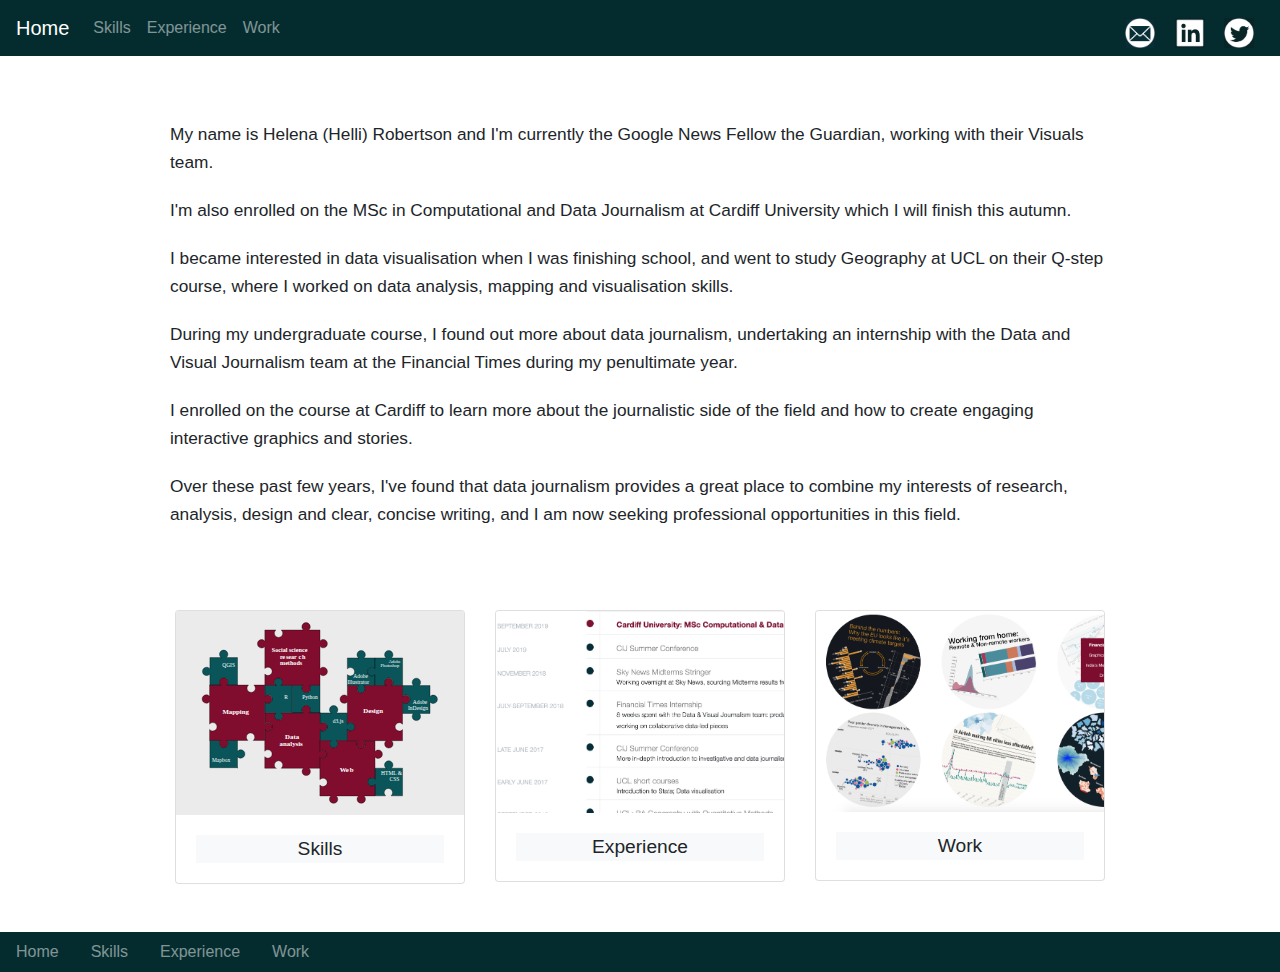
==== index.html @ 84c7cc83 "Update index.html" ====
<!DOCTYPE html>
<html lang="en">

<head>
	<meta charset="utf-8">
	<meta name="viewport" content="width=device-width" />
	<title>Home</title>
	<link rel="stylesheet" href="assets/stylesheets/main.css">
	<link rel="stylesheet" href="https://stackpath.bootstrapcdn.com/bootstrap/4.4.1/css/bootstrap.min.css"
		integrity="sha384-Vkoo8x4CGsO3+Hhxv8T/Q5PaXtkKtu6ug5TOeNV6gBiFeWPGFN9MuhOf23Q9Ifjh" crossorigin="anonymous">
</head>

<body class="site">

	<!-- HEADER -->

	<header>

		<nav class="navbar navbar-expand-lg navbar-dark" style="background-color: #042c2e;">
			<a class="navbar-brand" href="index.html">Home</a>
			<button class="navbar-toggler" type="button" data-toggle="collapse" data-target="#navbarSupportedContent"
				aria-controls="navbarSupportedContent" aria-expanded="false" aria-label="Toggle navigation">
				<span class="navbar-toggler-icon"></span>
			</button>

			<div class="collapse navbar-collapse" id="navbarSupportedContent">
				<ul class="navbar-nav mr-auto">
					<li class="nav-item">
						<a class="nav-link" href="skills.html">Skills</a>
					</li>
					<li class="nav-item">
						<a class="nav-link" href="experience.html">Experience</a>
					</li>
					<li class="nav-item">
						<a class="nav-link" href="work.html">Work</a>
					</li>

				</ul>
				<section class="social-links">
					<a href="mailto:h.robertson@icloud.com"><img src="imgs/mail.png" lat="email link"></a>
					<a href="https://www.linkedin.com/in/helena-robertson/" target="_blank"><img src="imgs/linkedin.png"
							lat="linkedin link"></a>
					<a id="twitter" href="https://twitter.com/hfrobertson11" target="_blank"><img src="imgs/twitter.png"
							alt="twitter link"></a>
				</section>
			</div>
		</nav>

	</header>

	<!-- Main page -->
	<div class="site-content container-fluid ">
		<div class="aboutme-text">
			<!-- <p>My name is Helena (Helli) Robertson and I'm currently a student on Cardiff University's MSc in
				Computational and Data Journalism.</p>
			<p>I became interested in data visualisation when I was finishing
				school, and went to study Geography at UCL on their Q-step course, where I worked on data
				analysis, mapping and visualisation skills.</p>
			<p>During my undergraduate course, I found out more about data journalism, undertaking an
				internship with the Data and Visual Journalism team at the Financial Times during my penultimate year.
			</p>

			<p>Having found that data journalism provides a great place to combine skills of research, analysis, design
				and clear, concise writing, I am now looking for professional opportunities to join this field.</p> -->

			<p>My name is Helena (Helli) Robertson and I'm currently the Google News Fellow the Guardian, working with
				their Visuals team.</p>
			<p>I'm also enrolled on the MSc in Computational and Data Journalism at Cardiff University which I will
				finish this autumn.</p>
			<p>I became interested in data visualisation when I was finishing
				school, and went to study Geography at UCL on their Q-step course, where I worked on data
				analysis, mapping and visualisation skills.</p>
			<p>During my undergraduate course, I found out more about data journalism, undertaking an
				internship with the Data and Visual Journalism team at the Financial Times during my penultimate year.
			</p>
			<p>I enrolled on the course at Cardiff to learn more about the journalistic side of the field and how to
				create engaging interactive graphics and stories.</p>

			<p>Over these past few years, I've found that data journalism provides a great place to combine my interests
				of research, analysis, design
				and clear, concise writing, and I am now seeking professional opportunities in this field.</p>
		</div>
		<div class="row justify-content-md-center mb-5">
			<div class="col-lg-3 col-md-4 col-sm-6 col-xs-12 d-none d-sm-block">
				<div class="card">
					<img src="imgs/jigsaw.svg" class="card-img-top" alt="jigsaw skills">
					<div class="card-body text-center">
						<a href="skills.html" class="btn-block btn-light">Skills</a>
					</div>
				</div>
			</div>

			<div class="col-lg-3 col-md-4 col-sm-6 col-xs-12 d-none d-sm-block">
				<div class="card">
					<img src="imgs/timeline.png" class="card-img-top" alt="jigsaw skills">
					<div class="card-body  text-center">
						<a href="experience.html" class="btn-block btn-light">Experience</a>
					</div>
				</div>
			</div>

			<div class="col-lg-3 col-md-4 col-sm-6 col-xs-12 d-none d-sm-block">
				<div class="card">
					<img src="imgs/work.png" class="card-img-top" alt="jigsaw skills">
					<div class="card-body text-center">
						<a href="work.html" class="btn-block btn-light">Work</a>
					</div>
				</div>
			</div>
		</div>
	</div>


	<!-- Footer -->

	<footer class="d-none d-sm-block">
		<nav class="nav">
			<a class="nav-link" href="index.html">Home</a>
			<a class="nav-link" href="skills.html">Skills</a>
			<a class="nav-link" href="experience.html">Experience</a>
			<a class="nav-link" href="work.html">Work</a>
		</nav>
	</footer>
	<script src="https://code.jquery.com/jquery-3.4.1.slim.min.js"
		integrity="sha384-J6qa4849blE2+poT4WnyKhv5vZF5SrPo0iEjwBvKU7imGFAV0wwj1yYfoRSJoZ+n" crossorigin="anonymous">
	</script>
	<script src="https://cdn.jsdelivr.net/npm/popper.js@1.16.0/dist/umd/popper.min.js"
		integrity="sha384-Q6E9RHvbIyZFJoft+2mJbHaEWldlvI9IOYy5n3zV9zzTtmI3UksdQRVvoxMfooAo" crossorigin="anonymous">
	</script>
	<script src="https://stackpath.bootstrapcdn.com/bootstrap/4.4.1/js/bootstrap.min.js"
		integrity="sha384-wfSDF2E50Y2D1uUdj0O3uMBJnjuUD4Ih7YwaYd1iqfktj0Uod8GCExl3Og8ifwB6" crossorigin="anonymous">
	</script>
</body>

</html>
---- assets/stylesheets/main.css ----
/* http://meyerweb.com/eric/tools/css/reset/
   v2.0 | 20110126
   License: none (public domain)
*/

*,
html,
body {
  margin: 0;
  padding: 0;
  border: 0;
  outline: 0;
  font-size: 2em;
  font: inherit;
  vertical-align: baseline;
}


ul {
  list-style: none;
}




/*
  ========================================
  Custom styles
  ========================================
*/

body {
  background: #EBEBEB;
  color: #888;
  font-family: "HelveticaNeue-Light", "Helvetica Neue Light", "Helvetica Neue", Helvetica, Arial, "Lucida Grande", sans-serif !important;
}

.site {
  display: flex;
  min-height: 100vh;
  flex-direction: column;
}

.site-content {
  flex: 1;
}

/*
  ========================================
  Grid
  ========================================
*/

*,
*:before,
*:after {
  -webkit-box-sizing: border-box;
  -moz-box-sizing: border-box;
  box-sizing: border-box;
}


/*
  ========================================
  Typography
  ========================================
*/

h1,
h2,
h3,
h4 {
  color: #888;
  padding: 10px;
  margin: 10px;
}


p {
  margin: 10px;
  padding: 10px;
}

h1 {
  line-height: 24px;
  float: left;
}

h2 {
  line-height: 44px;
}



h5 {
  color: #a9b2b9;
  font-weight: 400;
  margin-bottom: 10px;
  margin-top: 10px;
  text-transform: uppercase;
}

strong {
  font-weight: 400;
}

cite,
em {
  font-style: italic;
}

/*
  ========================================
  Links
  ========================================
*/

a {
  color: #a9b2b9;
  text-decoration: none;
}

a:hover {
  color: #888;
}

p a {
  border-bottom: 1px solid #dfe2e5;
}

/*
  ========================================
  Primary header
  ========================================
*/

footer {
  height: 40px;
  background: #042c2e;
}


footer .nav-link {
  color: rgba(255, 255, 255, .5)
}

footer .nav-link:hover {
  color: #a9b2b9;
}


/*
  ===============
  Social links
  ===============
*/

.social-links img {
  height: 2.5em;
  padding: 10px 0 0 15px;
}

.social-links {
  text-align: right;
}

#twitter {
  margin-right: 10px;
}



/*
  ========================================
  Home
  ========================================
*/

.container-fluid {
  margin: 0 auto;
  padding-left: 15px;
  padding-right: 20px;
  font-size: 1.2em;
  line-height: 28px;
}

.container {
  margin: 0 auto;
  padding-left: 15px;
  padding-right: 20px;
  font-size: 1em;
  line-height: 28px;
}

.aboutme-text {
  margin: auto;
  font-size: 0.9em;
}

.aboutme-text>p {
  margin-bottom: 0;
}

.card {
  margin-top: 2vh;
}

@media (min-width: 960px) and (max-width: 1150px) {
  .aboutme-text {
    margin: 6vh 10vh;
  }
}

@media (min-width: 1150px) {
  .aboutme-text {
    margin: 6vh 15vh;
  }
}

/*
  =================================
  Qualifications & Skills
  =================================
*/

.skills-grid {
  display: grid;
  grid-template-columns: 2fr 1fr;
  padding: auto;
  background-color: rgb(235, 235, 235);
}

.jigsaw {
  grid-column: 1/2;
  height: 90vh;

}

.jigsaw-view {
  grid-column: 2/3;
}

.output-div {
  display: none;
  background-color: #f5f5f5;
  margin: 3vh;
  border-radius: 0.4em;
}

.output-div ul {
  list-style-type: disc;
  padding-left: 3vw;
}

#clickmore {
  display: none;
}

.img-fluid {
  width: 100% \9;
  max-width: 120%;
}

@media (min-width: 720px) and (max-width: 960px) {
  .jigsaw {
    display: none;
  }

  .jigsaw-mobile {
    display: block;
    max-height: 70vh;

  }

  .skills-grid {
    display: grid;
    grid-template-columns: 1fr;
    padding: auto;
    background-color: rgb(235, 235, 235);
  }

  #clickmore {
    display: block;
    margin-top: 2vh;
    margin-bottom: 0;
    color: #888
  }

  .output-div ul {
    padding-left: 10vw;
  }

}

@media (max-width: 720px) {
  .jigsaw {
    display: none;
  }

  .jigsaw-mobile {
    display: block
  }

  .skills-grid {
    display: grid;
    grid-template-columns: 1fr;
    padding: auto;
    background-color: rgb(235, 235, 235);
  }

  #clickmore {
    display: block;
    margin-top: 2vh;
    margin-bottom: 0;
    color: #888
  }

  .output-div ul {
    padding-left: 10vw;
  }

}

@media (min-width: 960px) {
  .jigsaw-mobile {
    display: none;
  }

}

/*
  ==================
  Experience
  ==================
*/

.timeline-title {
  padding-left: 24px
}

table {
  margin: auto;
  width: 100%;
}

table:last-child {
  margin-bottom: 0;
}

th,
td {
  padding-bottom: 8px;
  vertical-align: top;
}

th {
  width: 20%;
}

td img {
  height: 20px;
}

td h4,
td p {
  padding: 0;
  margin: 0;
}



@media (max-width: 576px) {
  .dot {
    display: none;
    padding: 0;
  }


  th {
    padding-right: 4vw;
  }

}

tbody th {
  color: #a9b2b9;
  font-size: 1.2em;
  font-weight: 400;
  padding-top: 22px;
}

tbody td {
  border-top: 1px solid #dfe2e5;
  padding-top: 21px;
}

tbody td:first-of-type {
  padding-right: 15px;

}

tbody td:last-of-type {
  padding-left: 40px;
  border-left: 1px solid #a9b2b9;
}


table a {
  color: #888;
}

table h4 {
  margin-bottom: 0;
  font-size: 1.2em;
}

.current {
  font-weight: 600;
  color: #7c0d2f;
}

date {
  text-transform: uppercase;
  font-size: 0.8em;
}

/*
  ==================
  Work
  ==================
*/


.work-item {
  position: relative;
  width: 90%;
  padding-top: 10px;
  ;
  margin: auto;
}

.work-img {
  opacity: 1;
  display: block;
  width: 100%;
  height: auto;
  transition: .5s ease;
  backface-visibility: hidden;
}

.overlay {
  transition: .5s ease;
  opacity: 0;
  position: absolute;
  top: 50%;
  left: 50%;
  transform: translate(-50%, -50%);
  -ms-transform: translate(-50%, -50%);
  text-align: center;
}

.work-item:hover .work-img {
  opacity: 0.3;
}

.work-item:hover .overlay {
  opacity: 1;
}

.text {
  background-color: #7c0d2f;
  color: white;
  font-size: 0.6em;
  padding: 5px 5px;
}

.text a {
  color: #dfe2e5
}

.text a:hover {
  text-decoration: none;
  color: #a9b2b9
}
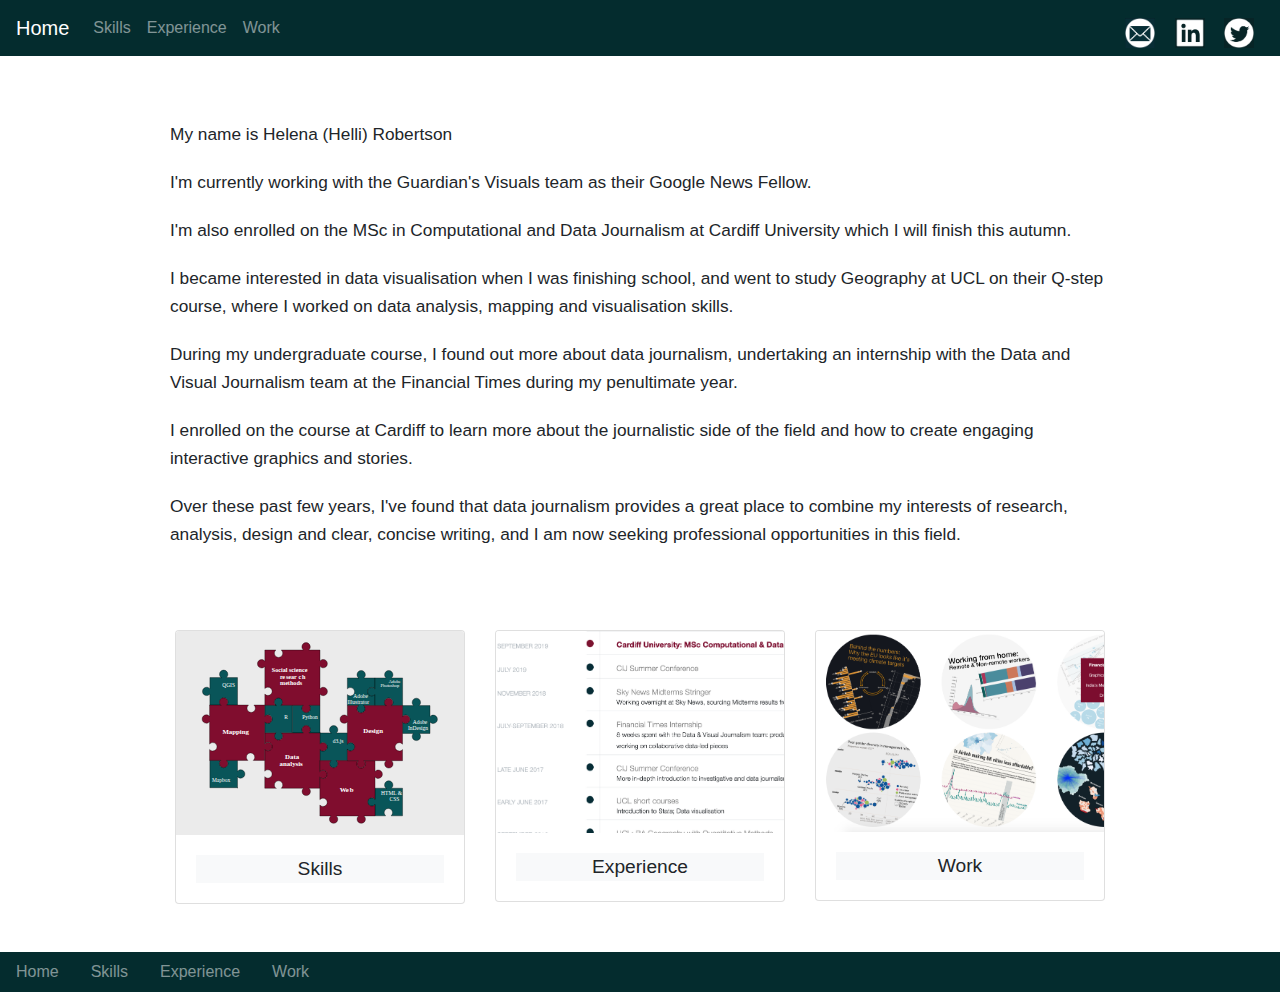
==== commit 5a6af217: "Update index.html" ====
--- a/index.html
+++ b/index.html
@@ -63,8 +63,8 @@
 			<p>Having found that data journalism provides a great place to combine skills of research, analysis, design
 				and clear, concise writing, I am now looking for professional opportunities to join this field.</p> -->
 
-			<p>My name is Helena (Helli) Robertson and I'm currently the Google News Fellow the Guardian, working with
-				their Visuals team.</p>
+			<p>My name is Helena (Helli) Robertson</p>
+			<p>I'm currently working with the Guardian's Visuals team as their Google News Fellow.</p>
 			<p>I'm also enrolled on the MSc in Computational and Data Journalism at Cardiff University which I will
 				finish this autumn.</p>
 			<p>I became interested in data visualisation when I was finishing
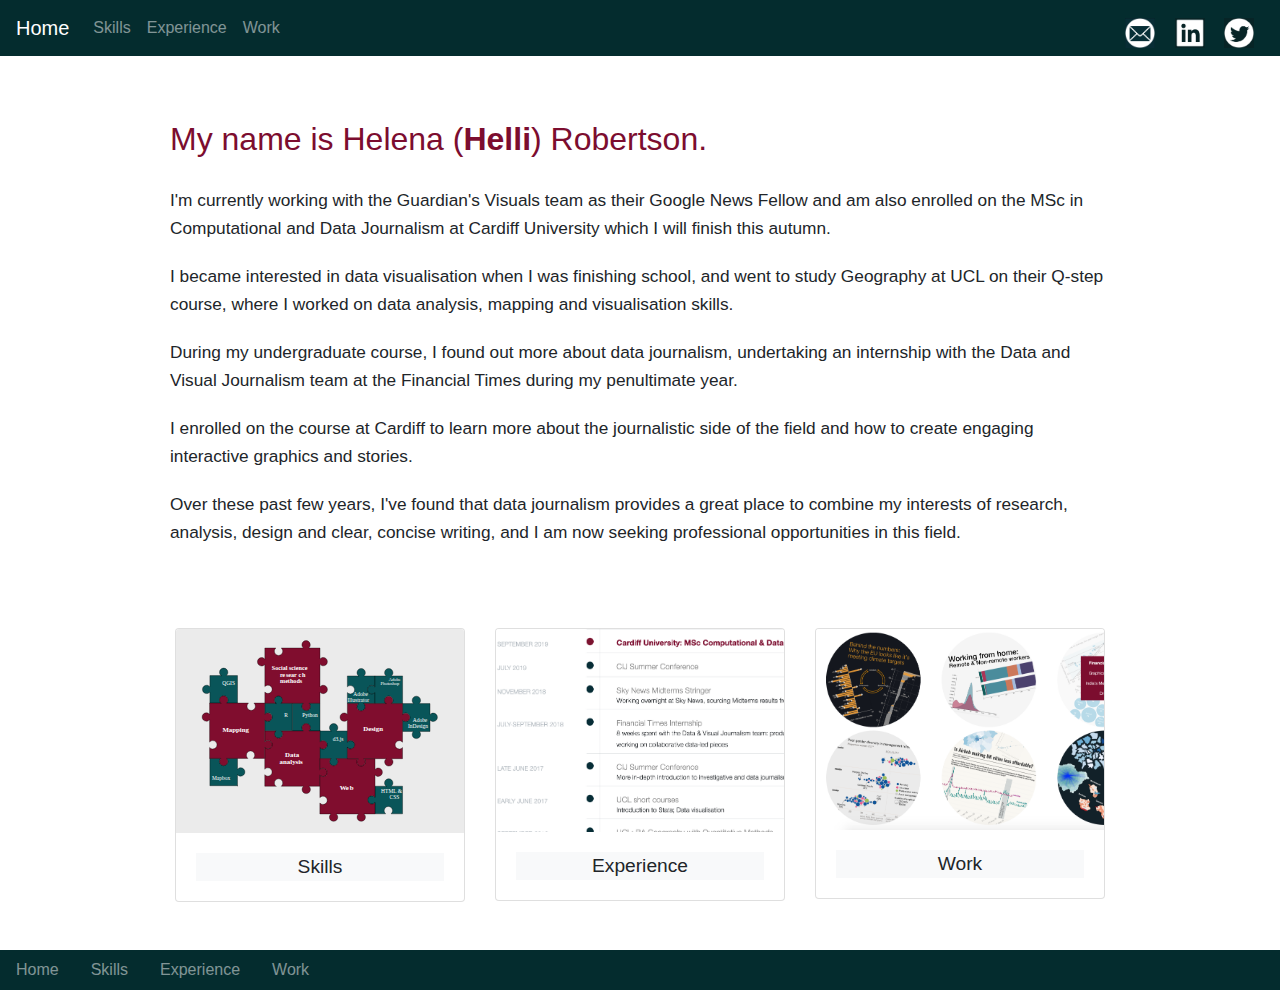
==== commit bb615f86: "Update index.html" ====
--- a/index.html
+++ b/index.html
@@ -63,9 +63,9 @@
 			<p>Having found that data journalism provides a great place to combine skills of research, analysis, design
 				and clear, concise writing, I am now looking for professional opportunities to join this field.</p> -->
 
-			<p>My name is Helena (Helli) Robertson</p>
-			<p>I'm currently working with the Guardian's Visuals team as their Google News Fellow.</p>
-			<p>I'm also enrolled on the MSc in Computational and Data Journalism at Cardiff University which I will
+			<h2 style="color:#7c0d2f">My name is Helena (<b>Helli</b>) Robertson.</h2>
+			<p>I'm currently working with the Guardian's Visuals team as their Google News Fellow and am also enrolled
+				on the MSc in Computational and Data Journalism at Cardiff University which I will
 				finish this autumn.</p>
 			<p>I became interested in data visualisation when I was finishing
 				school, and went to study Geography at UCL on their Q-step course, where I worked on data
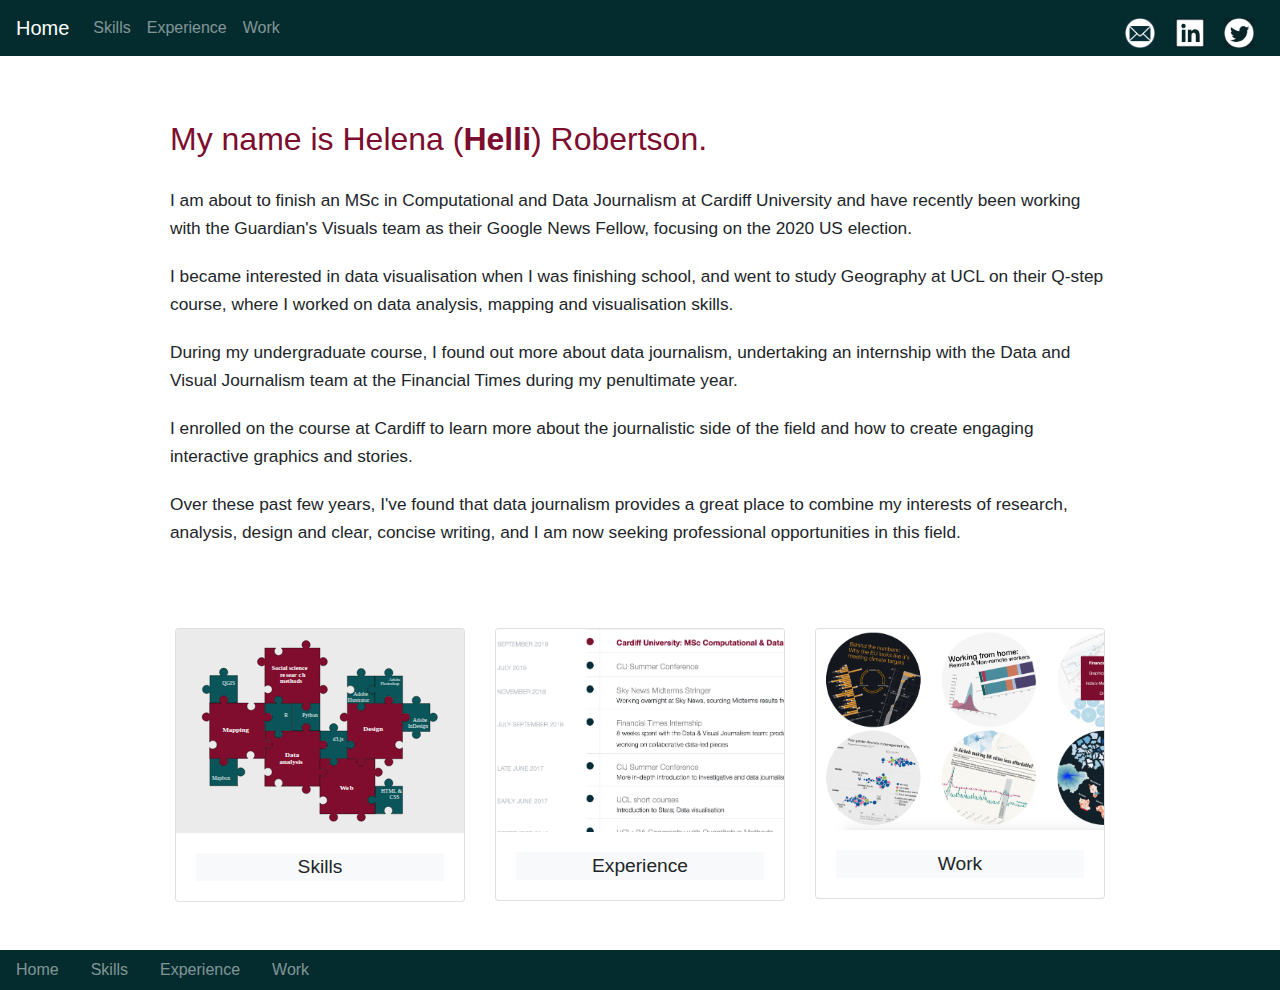
==== commit e8b66414: "text updates to home, skills & experience" ====
--- a/index.html
+++ b/index.html
@@ -64,9 +64,9 @@
 				and clear, concise writing, I am now looking for professional opportunities to join this field.</p> -->
 
 			<h2 style="color:#7c0d2f">My name is Helena (<b>Helli</b>) Robertson.</h2>
-			<p>I'm currently working with the Guardian's Visuals team as their Google News Fellow and am also enrolled
-				on the MSc in Computational and Data Journalism at Cardiff University which I will
-				finish this autumn.</p>
+			<p>I am about to finish an MSc in Computational and Data Journalism at Cardiff University and have
+				recently been working with the Guardian's Visuals team as their Google News Fellow, focusing on the 2020
+				US election.</p>
 			<p>I became interested in data visualisation when I was finishing
 				school, and went to study Geography at UCL on their Q-step course, where I worked on data
 				analysis, mapping and visualisation skills.</p>
--- a/assets/stylesheets/main.css
+++ b/assets/stylesheets/main.css
@@ -472,6 +472,7 @@
   color: white;
   font-size: 0.6em;
   padding: 5px 5px;
+  line-height: 1.8em;
 }
 
 .text a {
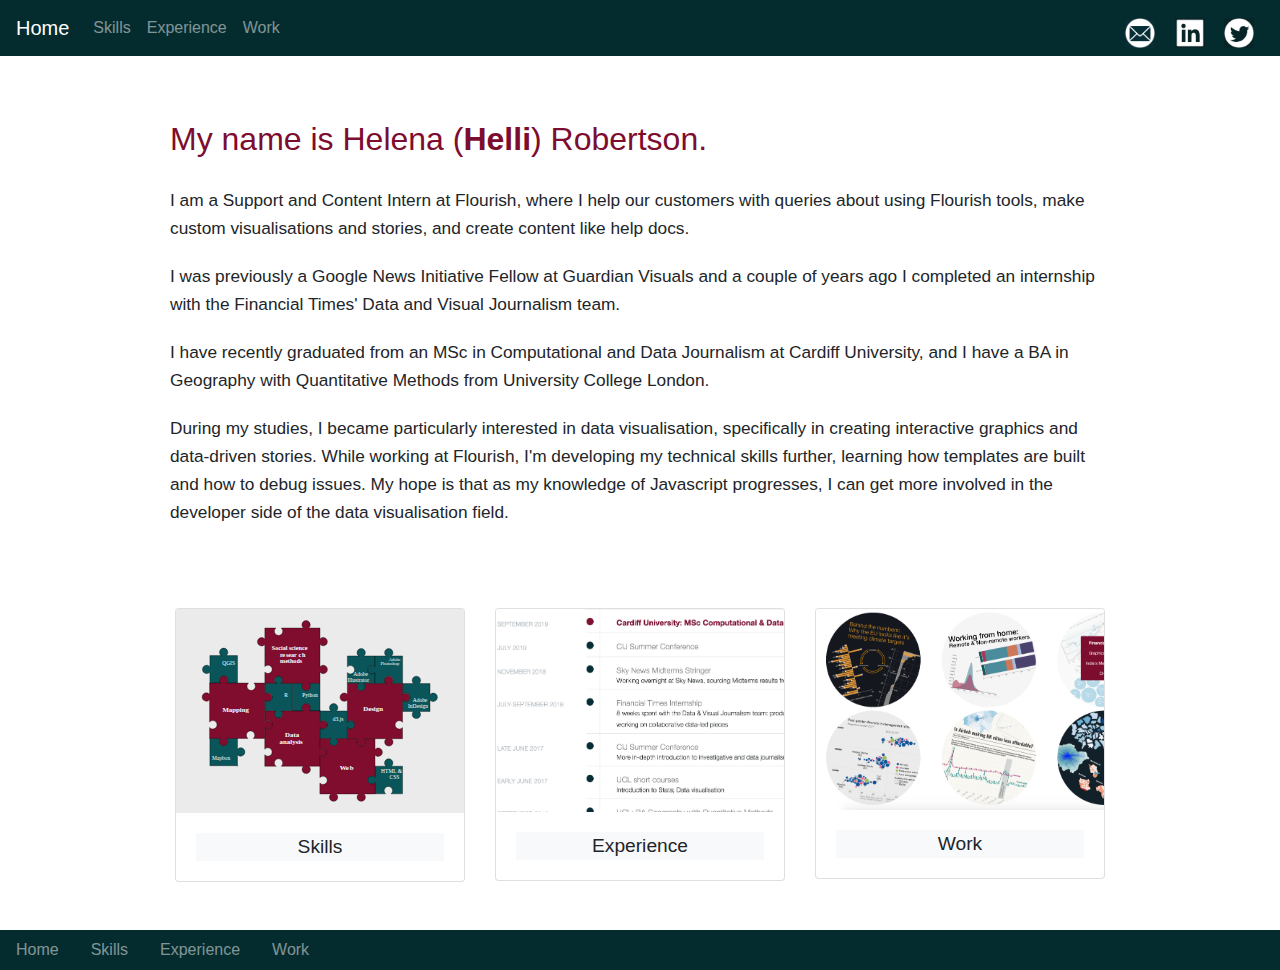
==== commit 8521fded: "Update - flourish, etc." ====
--- a/index.html
+++ b/index.html
@@ -63,7 +63,7 @@
 			<p>Having found that data journalism provides a great place to combine skills of research, analysis, design
 				and clear, concise writing, I am now looking for professional opportunities to join this field.</p> -->
 
-			<h2 style="color:#7c0d2f">My name is Helena (<b>Helli</b>) Robertson.</h2>
+			<!-- <h2 style="color:#7c0d2f">My name is Helena (<b>Helli</b>) Robertson.</h2>
 			<p>I am about to finish an MSc in Computational and Data Journalism at Cardiff University and have
 				recently been working with the Guardian's Visuals team as their Google News Fellow, focusing on the 2020
 				US election.</p>
@@ -78,7 +78,24 @@
 
 			<p>Over these past few years, I've found that data journalism provides a great place to combine my interests
 				of research, analysis, design
-				and clear, concise writing, and I am now seeking professional opportunities in this field.</p>
+				and clear, concise writing, and I am now seeking professional opportunities in this field.</p> -->
+
+			<h2 style="color:#7c0d2f">My name is Helena (<b>Helli</b>) Robertson.</h2>
+			<p>I am a Support and Content Intern at Flourish, where I help our customers with queries about using
+				Flourish tools, make custom visualisations and stories, and create content like help docs.</p>
+			<p>I was previously a Google News Initiative Fellow at Guardian Visuals and a couple of years ago I
+				completed an internship with the Financial Times' Data and Visual Journalism team.</p>
+
+			<p>I have recently graduated from an MSc in Computational and Data Journalism at Cardiff University, and I
+				have a BA in Geography with Quantitative Methods from University College London.</p>
+
+			<p>During my studies, I became particularly interested in data visualisation, specifically in creating
+				interactive graphics and data-driven stories. While working at Flourish, I'm developing my technical
+				skills further, learning how templates are built and how to debug issues. My hope is that as my
+				knowledge of Javascript progresses, I can get more involved in the developer side of the data
+				visualisation field.
+			</p>
+
 		</div>
 		<div class="row justify-content-md-center mb-5">
 			<div class="col-lg-3 col-md-4 col-sm-6 col-xs-12 d-none d-sm-block">
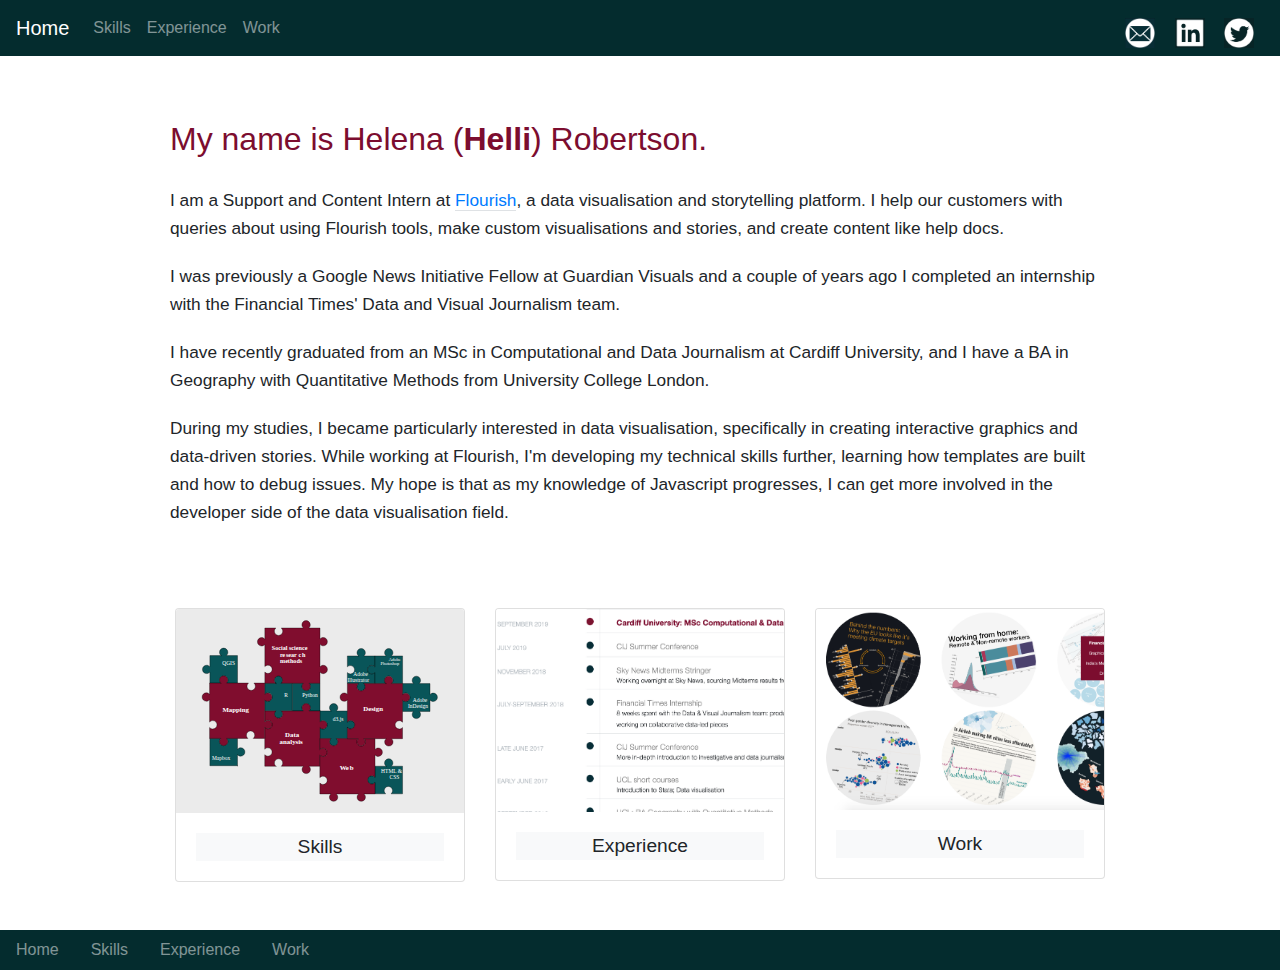
==== commit f0b73cef: "Update index.html" ====
--- a/index.html
+++ b/index.html
@@ -81,7 +81,8 @@
 				and clear, concise writing, and I am now seeking professional opportunities in this field.</p> -->
 
 			<h2 style="color:#7c0d2f">My name is Helena (<b>Helli</b>) Robertson.</h2>
-			<p>I am a Support and Content Intern at Flourish, where I help our customers with queries about using
+			<p>I am a Support and Content Intern at <a href="https://flourish.studio/">Flourish</a>, a data
+				visualisation and storytelling platform. I help our customers with queries about using
 				Flourish tools, make custom visualisations and stories, and create content like help docs.</p>
 			<p>I was previously a Google News Initiative Fellow at Guardian Visuals and a couple of years ago I
 				completed an internship with the Financial Times' Data and Visual Journalism team.</p>
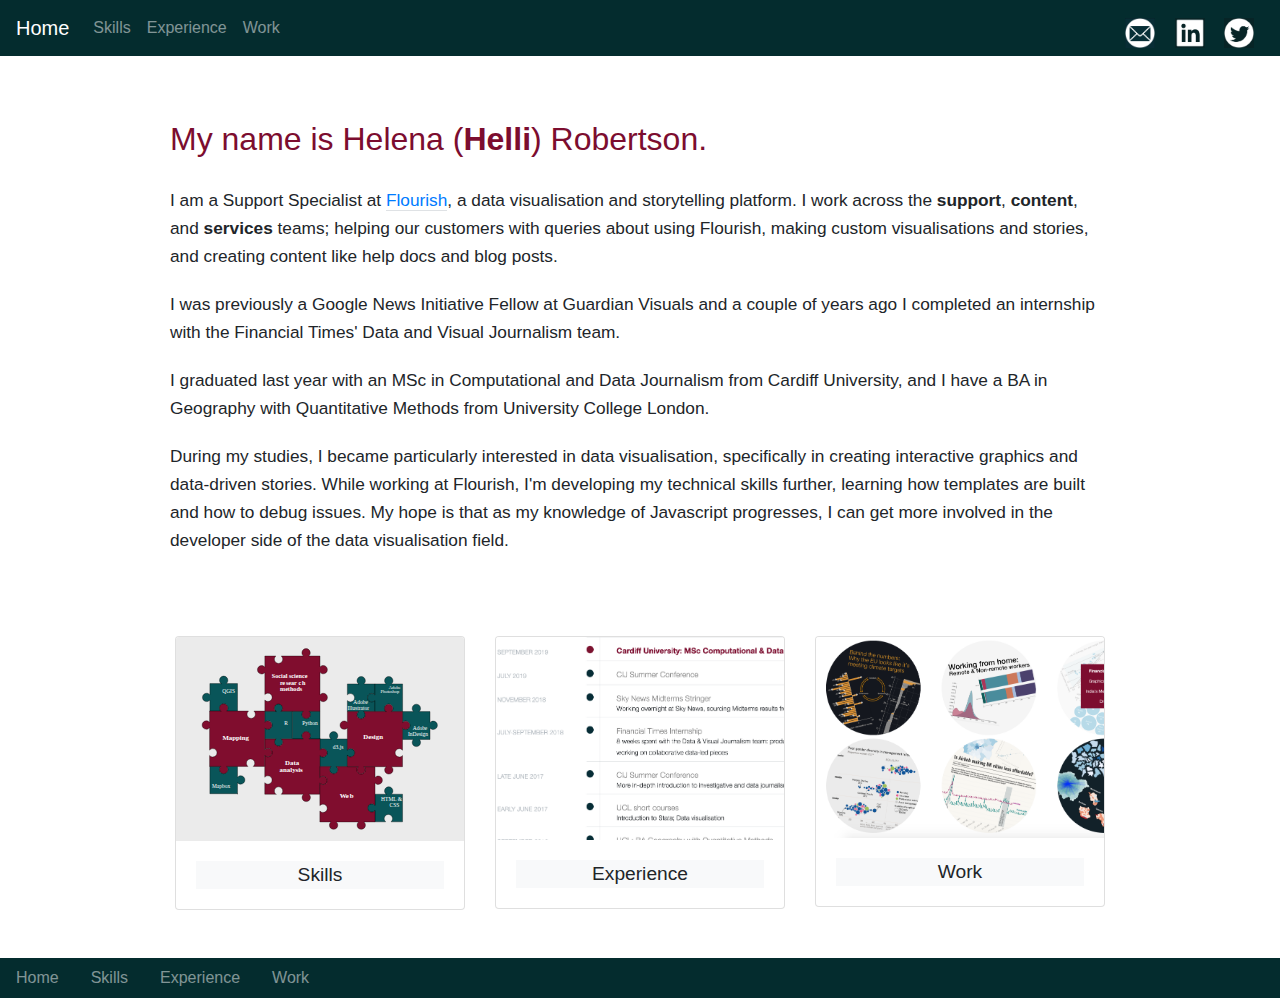
==== commit 0a46d1a7: "Job update :)" ====
--- a/index.html
+++ b/index.html
@@ -81,13 +81,13 @@
 				and clear, concise writing, and I am now seeking professional opportunities in this field.</p> -->
 
 			<h2 style="color:#7c0d2f">My name is Helena (<b>Helli</b>) Robertson.</h2>
-			<p>I am a Support and Content Intern at <a href="https://flourish.studio/">Flourish</a>, a data
-				visualisation and storytelling platform. I help our customers with queries about using
-				Flourish tools, make custom visualisations and stories, and create content like help docs.</p>
+			<p>I am a Support Specialist at <a href="https://flourish.studio/">Flourish</a>, a data
+				visualisation and storytelling platform. I work across the <b>support</b>, <b>content</b>, and <b>services</b> teams; helping our customers with queries about using
+				Flourish, making custom visualisations and stories, and creating content like help docs and blog posts.</p>
 			<p>I was previously a Google News Initiative Fellow at Guardian Visuals and a couple of years ago I
 				completed an internship with the Financial Times' Data and Visual Journalism team.</p>
 
-			<p>I have recently graduated from an MSc in Computational and Data Journalism at Cardiff University, and I
+			<p>I graduated last year with an MSc in Computational and Data Journalism from Cardiff University, and I
 				have a BA in Geography with Quantitative Methods from University College London.</p>
 
 			<p>During my studies, I became particularly interested in data visualisation, specifically in creating
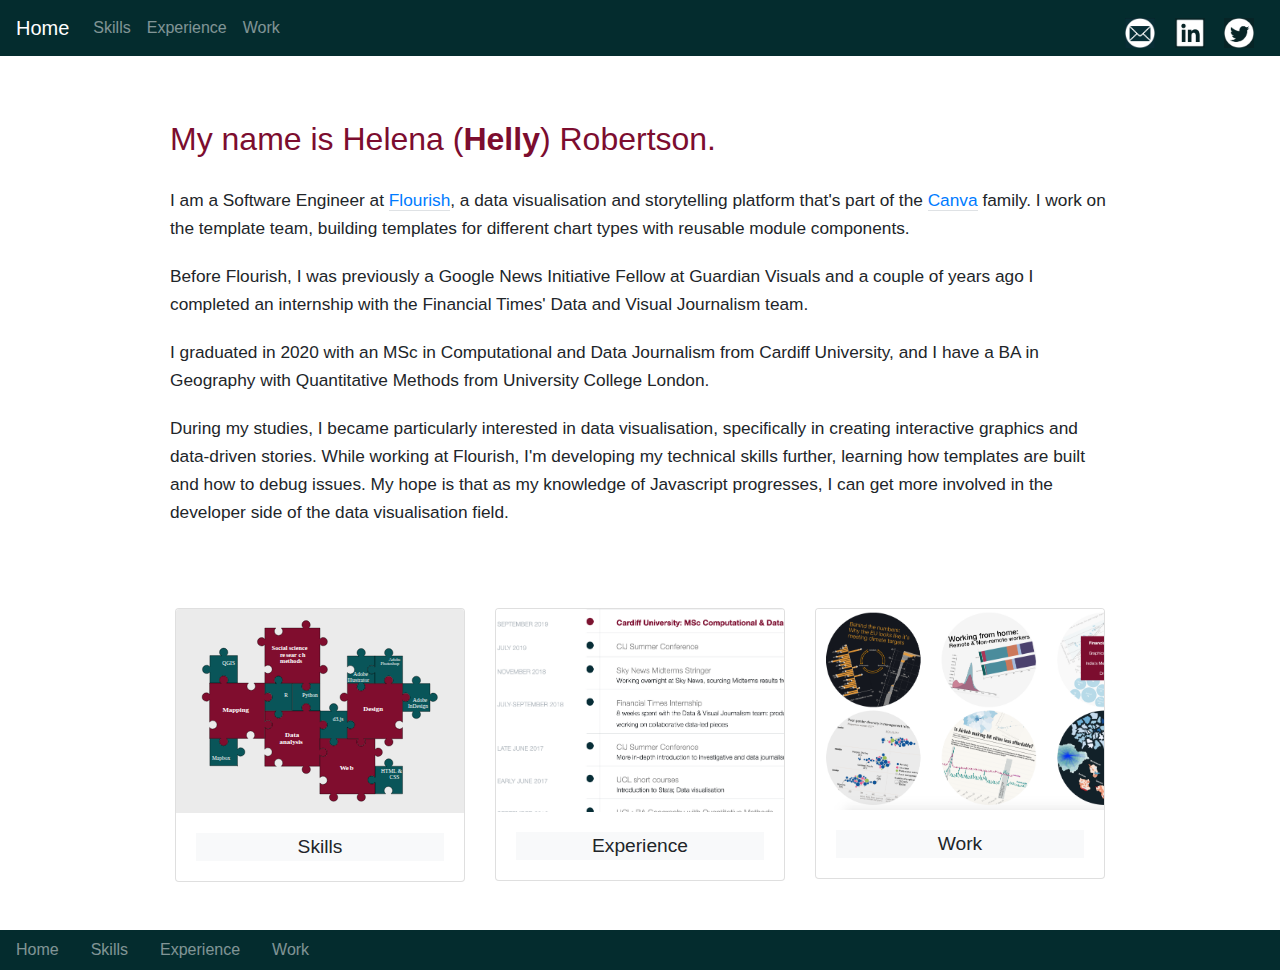
==== commit b7b71d6d: "Update 2022" ====
--- a/index.html
+++ b/index.html
@@ -51,43 +51,13 @@
 	<!-- Main page -->
 	<div class="site-content container-fluid ">
 		<div class="aboutme-text">
-			<!-- <p>My name is Helena (Helli) Robertson and I'm currently a student on Cardiff University's MSc in
-				Computational and Data Journalism.</p>
-			<p>I became interested in data visualisation when I was finishing
-				school, and went to study Geography at UCL on their Q-step course, where I worked on data
-				analysis, mapping and visualisation skills.</p>
-			<p>During my undergraduate course, I found out more about data journalism, undertaking an
-				internship with the Data and Visual Journalism team at the Financial Times during my penultimate year.
-			</p>
-
-			<p>Having found that data journalism provides a great place to combine skills of research, analysis, design
-				and clear, concise writing, I am now looking for professional opportunities to join this field.</p> -->
-
-			<!-- <h2 style="color:#7c0d2f">My name is Helena (<b>Helli</b>) Robertson.</h2>
-			<p>I am about to finish an MSc in Computational and Data Journalism at Cardiff University and have
-				recently been working with the Guardian's Visuals team as their Google News Fellow, focusing on the 2020
-				US election.</p>
-			<p>I became interested in data visualisation when I was finishing
-				school, and went to study Geography at UCL on their Q-step course, where I worked on data
-				analysis, mapping and visualisation skills.</p>
-			<p>During my undergraduate course, I found out more about data journalism, undertaking an
-				internship with the Data and Visual Journalism team at the Financial Times during my penultimate year.
-			</p>
-			<p>I enrolled on the course at Cardiff to learn more about the journalistic side of the field and how to
-				create engaging interactive graphics and stories.</p>
-
-			<p>Over these past few years, I've found that data journalism provides a great place to combine my interests
-				of research, analysis, design
-				and clear, concise writing, and I am now seeking professional opportunities in this field.</p> -->
-
-			<h2 style="color:#7c0d2f">My name is Helena (<b>Helli</b>) Robertson.</h2>
-			<p>I am a Support Specialist at <a href="https://flourish.studio/">Flourish</a>, a data
-				visualisation and storytelling platform. I work across the <b>support</b>, <b>content</b>, and <b>services</b> teams; helping our customers with queries about using
-				Flourish, making custom visualisations and stories, and creating content like help docs and blog posts.</p>
-			<p>I was previously a Google News Initiative Fellow at Guardian Visuals and a couple of years ago I
+			<h2 style="color:#7c0d2f">My name is Helena (<b>Helly</b>) Robertson.</h2>
+			<p>I am a Software Engineer at <a href="https://flourish.studio/">Flourish</a>, a data
+				visualisation and storytelling platform that's part of the <a href="https://www.canva.com/">Canva</a> family. I work on the template team, building templates for different chart types with reusable module components.</p>
+			<p> Before Flourish, I was previously a Google News Initiative Fellow at Guardian Visuals and a couple of years ago I
 				completed an internship with the Financial Times' Data and Visual Journalism team.</p>
 
-			<p>I graduated last year with an MSc in Computational and Data Journalism from Cardiff University, and I
+			<p>I graduated in 2020 with an MSc in Computational and Data Journalism from Cardiff University, and I
 				have a BA in Geography with Quantitative Methods from University College London.</p>
 
 			<p>During my studies, I became particularly interested in data visualisation, specifically in creating
